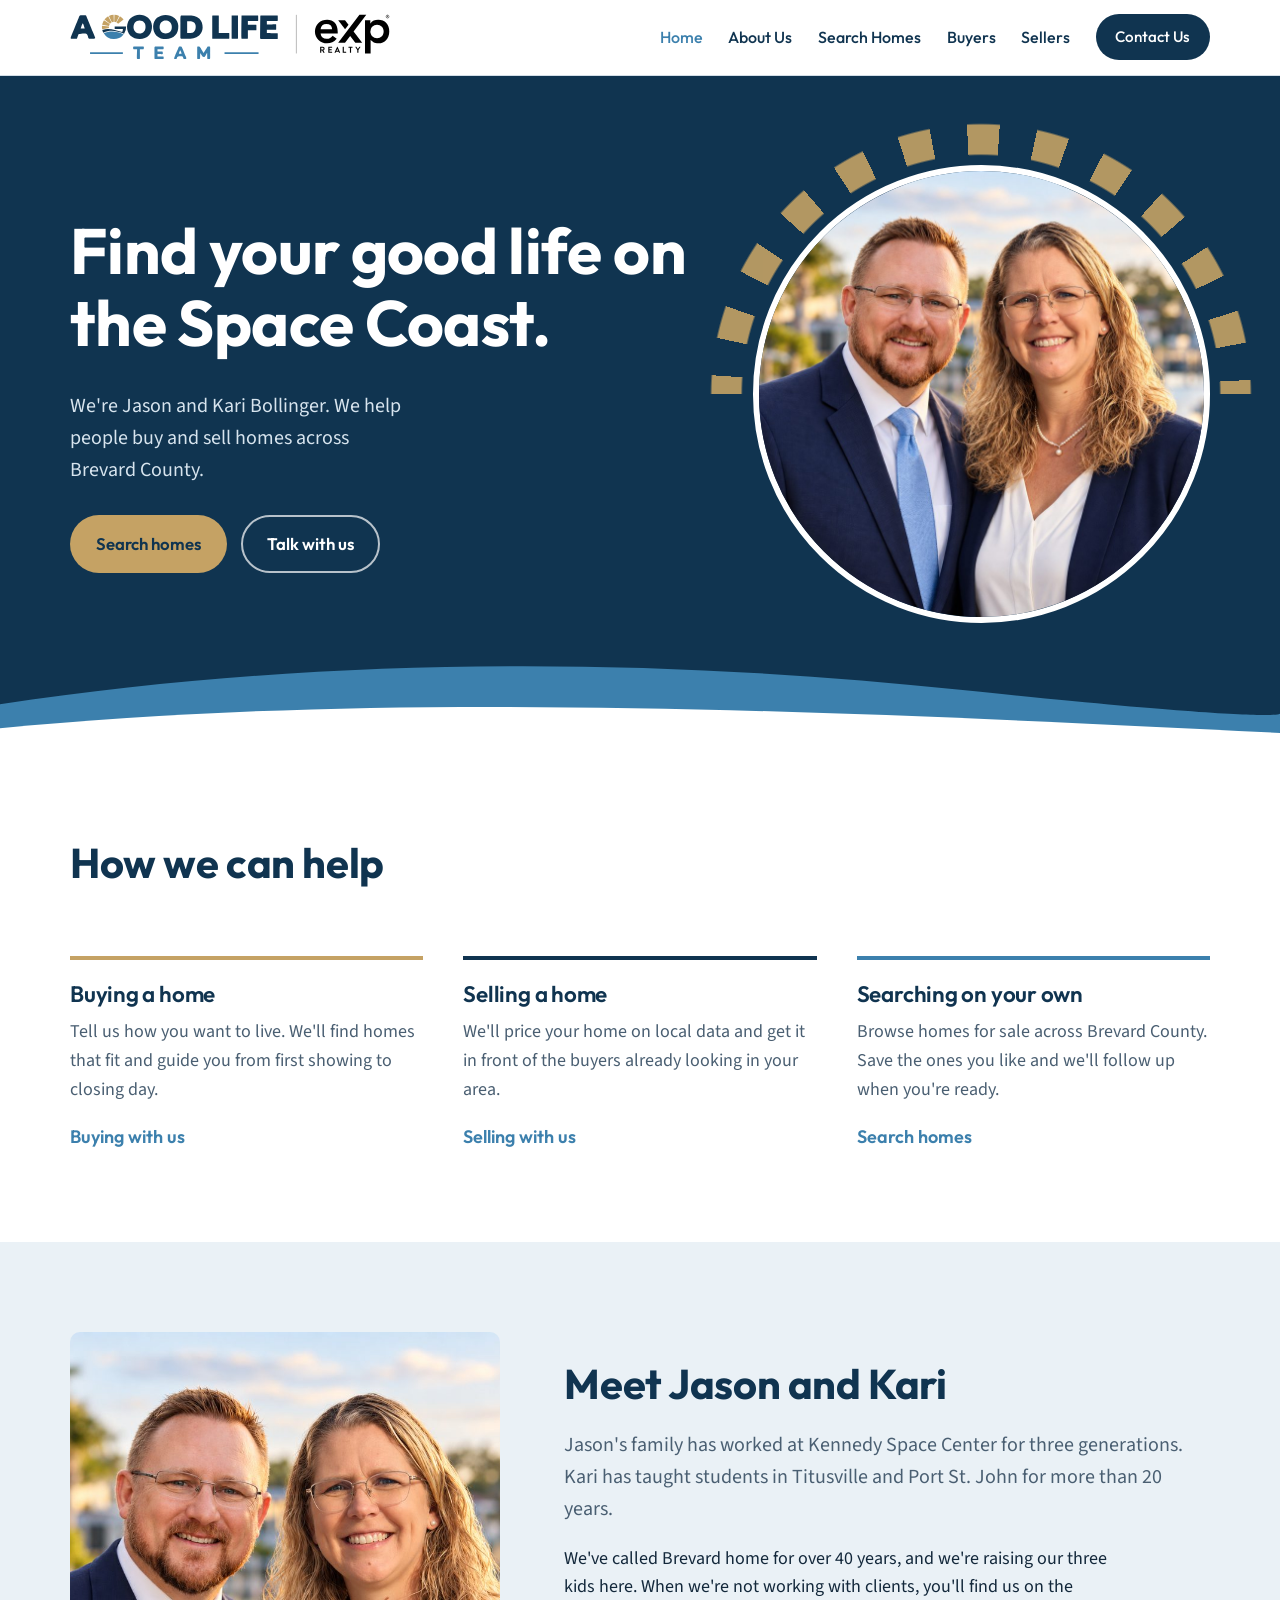
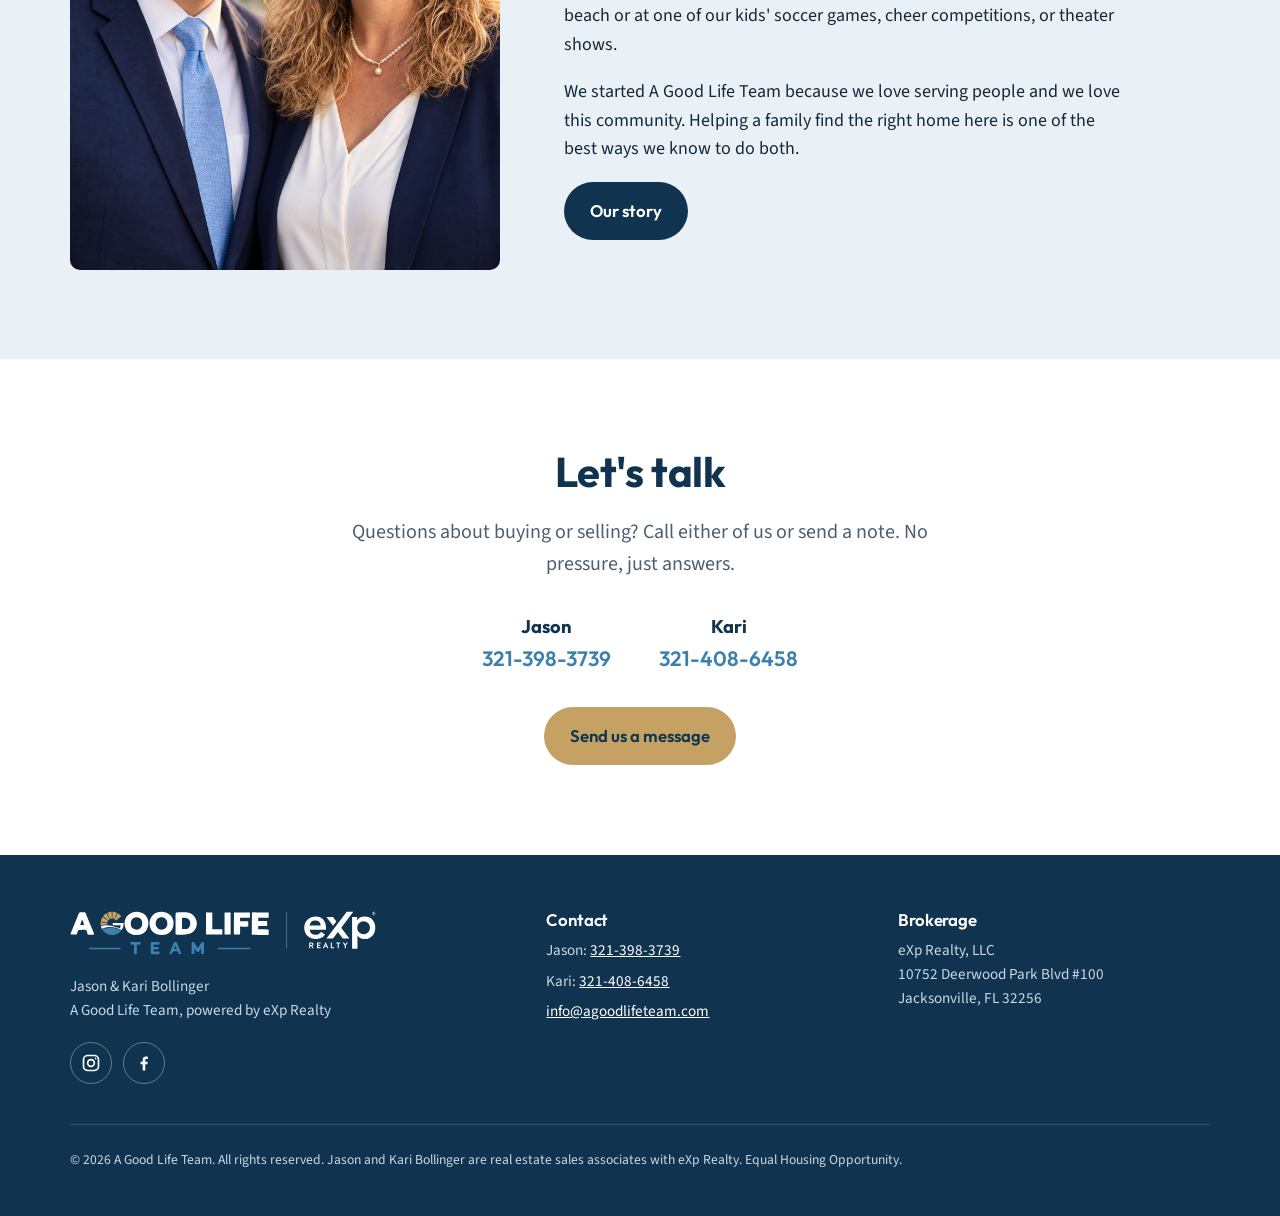
==== index.html @ e9486d0b "First version of the AGL site" ====
<!DOCTYPE html>
<html lang="en">
<head>
  <meta charset="utf-8">
  <meta name="viewport" content="width=device-width, initial-scale=1">
  <title>A Good Life Team | Space Coast Real Estate | eXp Realty</title>
  <meta name="description" content="Jason and Kari Bollinger help people buy and sell homes across Brevard County and Florida's Space Coast. A Good Life Team, powered by eXp Realty.">
  <link rel="icon" href="images/logo.svg">
  <link rel="preconnect" href="https://fonts.googleapis.com">
  <link rel="preconnect" href="https://fonts.gstatic.com" crossorigin>
  <link href="https://fonts.googleapis.com/css2?family=Outfit:wght@500;600;700&family=Source+Sans+3:wght@400;600&display=swap" rel="stylesheet">
  <link rel="stylesheet" href="css/styles.css">
</head>
<body>
  <a class="skip" href="#main">Skip to content</a>

  <header class="site-header">
    <div class="wrap">
      <a class="brand" href="index.html"><img src="images/logo.svg" alt="A Good Life Team, eXp Realty"></a>
      <button class="menu-toggle" aria-expanded="false" aria-controls="nav">Menu</button>
      <nav class="nav" id="nav" aria-label="Main">
        <a href="index.html" aria-current="page">Home</a>
        <a href="about.html">About Us</a>
        <a href="https://jasonbollinger.expportal.com" target="_blank" rel="noopener">Search Homes</a>
        <a href="buyers.html">Buyers</a>
        <a href="sellers.html">Sellers</a>
        <a class="btn btn-navy" href="contact.html">Contact Us</a>
      </nav>
    </div>
  </header>

  <main id="main">
    <section class="hero">
      <div class="wrap">
        <div>
          <h1>Find your good life on the Space Coast.</h1>
          <p>We're Jason and Kari Bollinger. We help people buy and sell homes across Brevard County.</p>
          <div class="actions">
            <a class="btn btn-gold" href="https://jasonbollinger.expportal.com" target="_blank" rel="noopener">Search homes</a>
            <a class="btn btn-ghost" href="contact.html">Talk with us</a>
          </div>
        </div>
        <div class="hero-photo">
          <img src="images/jason-kari.jpg" alt="Jason and Kari Bollinger" width="900" height="900">
        </div>
      </div>
      <svg class="water" viewBox="0 0 1440 120" preserveAspectRatio="none" aria-hidden="true">
        <path d="M0 70 C 360 20, 720 20, 1080 55 S 1440 80, 1440 80 L1440 120 L0 120 Z" fill="#3C80AD"/>
        <path d="M0 95 C 400 60, 800 70, 1440 100 L1440 120 L0 120 Z" fill="#FFFFFF"/>
      </svg>
    </section>

    <section class="help">
      <div class="wrap">
        <div class="help-intro">
          <h2>How we can help</h2>
        </div>
        <div class="help-item">
          <h3>Buying a home</h3>
          <p>Tell us how you want to live. We'll find homes that fit and guide you from first showing to closing day.</p>
          <a href="buyers.html">Buying with us</a>
        </div>
        <div class="help-item">
          <h3>Selling a home</h3>
          <p>We'll price your home on local data and get it in front of the buyers already looking in your area.</p>
          <a href="sellers.html">Selling with us</a>
        </div>
        <div class="help-item">
          <h3>Searching on your own</h3>
          <p>Browse homes for sale across Brevard County. Save the ones you like and we'll follow up when you're ready.</p>
          <a href="https://jasonbollinger.expportal.com" target="_blank" rel="noopener">Search homes</a>
        </div>
      </div>
    </section>

    <section class="meet">
      <div class="wrap">
        <img src="images/jason-kari.jpg" alt="Jason and Kari Bollinger on the water" width="900" height="900" loading="lazy">
        <div>
          <h2>Meet Jason and Kari</h2>
          <p class="lead">Jason's family has worked at Kennedy Space Center for three generations. Kari has taught students in Titusville and Port St. John for more than 20 years.</p>
          <p>We've called Brevard home for over 40 years, and we're raising our three kids here. When we're not working with clients, you'll find us on the beach or at one of our kids' soccer games, cheer competitions, or theater shows.</p>
          <p>We started A Good Life Team because we love serving people and we love this community. Helping a family find the right home here is one of the best ways we know to do both.</p>
          <a class="btn btn-navy" href="about.html">Our story</a>
        </div>
      </div>
    </section>

    <section class="talk">
      <div class="wrap">
        <h2>Let's talk</h2>
        <p class="lead">Questions about buying or selling? Call either of us or send a note. No pressure, just answers.</p>
        <div class="people">
          <div class="person"><strong>Jason</strong><a href="tel:+13213983739">321-398-3739</a></div>
          <div class="person"><strong>Kari</strong><a href="tel:+13214086458">321-408-6458</a></div>
        </div>
        <a class="btn btn-gold" href="contact.html">Send us a message</a>
      </div>
    </section>
  </main>

  <footer class="site-footer">
    <div class="wrap">
      <div class="footer-grid">
        <div>
          <img src="images/logo-white.svg" alt="A Good Life Team, eXp Realty">
          <p>Jason &amp; Kari Bollinger<br>A Good Life Team, powered by eXp Realty</p>
          <div class="social">
            <a href="https://www.instagram.com/agoodlifeteam/" target="_blank" rel="noopener" aria-label="A Good Life Team on Instagram"><svg viewBox="0 0 24 24" fill="none" stroke="currentColor" stroke-width="2" aria-hidden="true"><rect x="3" y="3" width="18" height="18" rx="5"/><circle cx="12" cy="12" r="4"/><circle cx="17.5" cy="6.5" r="1" fill="currentColor" stroke="none"/></svg></a>
            <a href="https://www.facebook.com/agoodlifeteam" target="_blank" rel="noopener" aria-label="A Good Life Team on Facebook"><svg viewBox="0 0 24 24" fill="currentColor" aria-hidden="true"><path d="M13.5 21v-7.5h2.6l.4-3h-3V8.6c0-.9.3-1.5 1.5-1.5h1.6V4.4c-.3 0-1.2-.1-2.3-.1-2.3 0-3.9 1.4-3.9 4v2.2H7.8v3h2.6V21h3.1z"/></svg></a>
          </div>
        </div>
        <div>
          <h3>Contact</h3>
          <ul>
            <li>Jason: <a href="tel:+13213983739">321-398-3739</a></li>
            <li>Kari: <a href="tel:+13214086458">321-408-6458</a></li>
            <li><a href="mailto:info@agoodlifeteam.com">info@agoodlifeteam.com</a></li>
          </ul>
        </div>
        <div>
          <h3>Brokerage</h3>
          <p>eXp Realty, LLC<br>10752 Deerwood Park Blvd #100<br>Jacksonville, FL 32256</p>
        </div>
      </div>
      <div class="legal">
        <p>&copy; <span id="year">2026</span> A Good Life Team. All rights reserved. Jason and Kari Bollinger are real estate sales associates with eXp Realty. Equal Housing Opportunity.</p>
      </div>
    </div>
  </footer>

  <script>
    const t = document.querySelector('.menu-toggle'), n = document.getElementById('nav');
    t.addEventListener('click', () => {
      const open = n.classList.toggle('open');
      t.setAttribute('aria-expanded', open);
    });
    document.getElementById('year').textContent = new Date().getFullYear();
  </script>
</body>
</html>
---- css/styles.css ----
/* A Good Life Team | site styles
   Colors pulled straight from the logo. */
:root {
  --navy: #103450;
  --ocean: #3C80AD;
  --gold: #C5A264;
  --mist: #EAF1F6;
  --ink: #13283B;
  --muted: #4A5F72;
  --white: #FFFFFF;
  --line: #D3DEE7;
  --max: 1140px;
  --radius: 10px;
  --head: "Outfit", "Segoe UI", system-ui, sans-serif;
  --body: "Source Sans 3", "Segoe UI", system-ui, sans-serif;
}

*, *::before, *::after { box-sizing: border-box; }
html { scroll-behavior: smooth; }
@media (prefers-reduced-motion: reduce) { html { scroll-behavior: auto; } }

body {
  margin: 0;
  font-family: var(--body);
  font-size: 1.125rem;
  line-height: 1.6;
  color: var(--ink);
  background: var(--white);
}
img { max-width: 100%; height: auto; display: block; }
a { color: var(--ocean); }
a:focus-visible, button:focus-visible {
  outline: 3px solid var(--gold);
  outline-offset: 3px;
  border-radius: 4px;
}
h1, h2, h3 {
  font-family: var(--head);
  color: var(--navy);
  line-height: 1.12;
  margin: 0 0 .5em;
  letter-spacing: -0.01em;
}
h1 { font-size: clamp(2.4rem, 5.2vw, 4rem); font-weight: 700; }
h2 { font-size: clamp(1.9rem, 3.4vw, 2.6rem); font-weight: 700; }
h3 { font-size: 1.4rem; font-weight: 600; }
p { margin: 0 0 1em; max-width: 62ch; }

.wrap { width: min(var(--max), 100% - 2.5rem); margin-inline: auto; }
.skip { position: absolute; left: -999px; }
.skip:focus { left: 1rem; top: 1rem; background: var(--white); padding: .5rem 1rem; z-index: 10; }

/* Buttons */
.btn {
  display: inline-block;
  font-family: var(--head);
  font-weight: 600;
  font-size: 1.05rem;
  padding: .85rem 1.5rem;
  border-radius: 999px;
  text-decoration: none;
  border: 2px solid transparent;
  transition: background .15s, color .15s;
}
.btn-gold { background: var(--gold); color: var(--navy); }
.btn-gold:hover { background: #D6B67C; }
.btn-ghost { border-color: rgba(255,255,255,.7); color: var(--white); }
.btn-ghost:hover { background: rgba(255,255,255,.12); }
.btn-navy { background: var(--navy); color: var(--white); }
.btn-navy:hover { background: #1B4A70; }

/* Header */
.site-header { background: var(--white); border-bottom: 1px solid var(--line); position: sticky; top: 0; z-index: 5; }
.site-header .wrap { display: flex; align-items: center; justify-content: space-between; gap: 1.5rem; padding: .9rem 0; }
.brand img { height: 46px; width: auto; }
.nav { display: flex; align-items: center; gap: 1.6rem; }
.nav a {
  font-family: var(--head);
  font-weight: 500;
  color: var(--navy);
  text-decoration: none;
  font-size: 1rem;
}
.nav a:hover, .nav a[aria-current="page"] { color: var(--ocean); }
.nav .btn { padding: .55rem 1.1rem; font-size: .95rem; }
.nav a.btn-navy, .nav a.btn-navy:hover, .nav a.btn-navy[aria-current="page"] { color: var(--white); }
.menu-toggle { display: none; }

@media (max-width: 960px) {
  .menu-toggle {
    display: block;
    background: none; border: 2px solid var(--navy); color: var(--navy);
    font-family: var(--head); font-weight: 600; font-size: 1rem;
    border-radius: 8px; padding: .4rem .8rem; cursor: pointer;
  }
  .nav {
    display: none;
    position: absolute; top: 100%; left: 0; right: 0;
    flex-direction: column; align-items: flex-start; gap: 0;
    background: var(--white); border-bottom: 1px solid var(--line);
    padding: .5rem 1.25rem 1.25rem;
  }
  .nav.open { display: flex; }
  .nav a { padding: .7rem 0; width: 100%; border-bottom: 1px solid var(--mist); }
  .nav .btn { margin-top: 1rem; width: auto; border-bottom: 0; padding: .7rem 1.3rem; }
  .brand img { height: 36px; }
}

/* Hero: navy sky, sunrise gold, water at the bottom, like the G in the logo */
.hero {
  position: relative;
  background: var(--navy);
  color: var(--white);
  overflow: hidden;
  padding: clamp(3rem, 7vw, 6rem) 0 clamp(6rem, 10vw, 8rem);
}
.hero .wrap {
  display: grid;
  grid-template-columns: 1.15fr .85fr;
  gap: clamp(2rem, 5vw, 4.5rem);
  align-items: center;
  position: relative;
  z-index: 1;
}
.hero h1 { color: var(--white); }
.hero p { font-size: 1.25rem; color: #D7E4EE; max-width: 34ch; }
.hero .actions { display: flex; flex-wrap: wrap; gap: .9rem; margin-top: 1.8rem; }
.hero-photo { position: relative; }
.hero-photo::before {
  /* the sunrise: gold rays behind the photo, borrowed from the logo mark */
  content: "";
  position: absolute;
  inset: -13%;
  background: repeating-conic-gradient(from -93deg at 50% 50%, var(--gold) 0deg 7deg, transparent 7deg 15deg);
  -webkit-mask: radial-gradient(circle, transparent 58.5%, #000 59%, #000 66%, transparent 66.5%);
          mask: radial-gradient(circle, transparent 58.5%, #000 59%, #000 66%, transparent 66.5%);
  clip-path: inset(0 0 50% 0);
  opacity: .9;
}
.hero-photo img {
  position: relative;
  border-radius: 50%;
  aspect-ratio: 1;
  object-fit: cover;
  width: 100%;
  border: 6px solid var(--white);
}
.water {
  position: absolute; left: 0; right: 0; bottom: -1px;
  width: 100%; height: clamp(60px, 9vw, 120px);
}

@media (max-width: 820px) {
  .hero .wrap { grid-template-columns: 1fr; }
  .hero-photo { max-width: 320px; margin: 1.5rem auto 0; order: -1; }
}

/* Sections */
section { padding: clamp(3.5rem, 7vw, 6rem) 0; }
.lead { font-size: 1.25rem; color: var(--muted); }

.help .wrap { display: grid; grid-template-columns: repeat(3, 1fr); gap: 2.5rem; }
.help-item { border-top: 4px solid var(--ocean); padding-top: 1.4rem; }
.help-item:nth-child(2) { border-color: var(--gold); }
.help-item:nth-child(3) { border-color: var(--navy); }
.help-item p { color: var(--muted); }
.help-item a { font-family: var(--head); font-weight: 600; text-decoration: none; }
.help-item a:hover { text-decoration: underline; }
.help-intro { grid-column: 1 / -1; margin-bottom: .5rem; }
@media (max-width: 820px) { .help .wrap { grid-template-columns: 1fr; gap: 2rem; } }

.meet { background: var(--mist); }
.meet .wrap { display: grid; grid-template-columns: .8fr 1.2fr; gap: clamp(2rem, 5vw, 4.5rem); align-items: center; }
.meet img { border-radius: var(--radius); aspect-ratio: 4 / 5; object-fit: cover; object-position: 50% 20%; width: 100%; }
@media (max-width: 820px) { .meet .wrap { grid-template-columns: 1fr; } }

.talk { text-align: center; }
.talk p { margin-inline: auto; }
.people { display: flex; justify-content: center; flex-wrap: wrap; gap: 1rem 3rem; margin: 2rem 0; }
.person { font-family: var(--head); }
.person strong { display: block; color: var(--navy); font-size: 1.15rem; }
.person a { font-size: 1.3rem; font-weight: 600; text-decoration: none; }

/* Placeholder marker, delete before launch */
.todo { background: #FFF3C4; outline: 1px dashed #C9A227; padding: 0 .25em; }

/* Footer */
.site-footer { background: var(--navy); color: #C9D8E4; font-size: .95rem; padding: 3.5rem 0 2rem; }
.site-footer a { color: var(--white); }
.footer-grid { display: grid; grid-template-columns: 1.4fr 1fr 1fr; gap: 2.5rem; }
.footer-grid img { height: 44px; width: auto; margin-bottom: 1.2rem; }
.footer-grid h3 { color: var(--white); font-size: 1.05rem; }
.footer-grid ul { list-style: none; margin: 0; padding: 0; }
.footer-grid li { margin-bottom: .4rem; }
.legal { border-top: 1px solid rgba(255,255,255,.15); margin-top: 2.5rem; padding-top: 1.5rem; font-size: .85rem; }
.legal p { max-width: none; }
@media (max-width: 820px) { .footer-grid { grid-template-columns: 1fr; } }

/* Inner page header */
.page-head { background: var(--navy); color: var(--white); padding: clamp(2.5rem, 6vw, 4.5rem) 0 clamp(4rem, 8vw, 6rem); position: relative; overflow: hidden; }
.page-head h1 { color: var(--white); font-size: clamp(2.2rem, 4.5vw, 3.2rem); }
.page-head p { color: #D7E4EE; font-size: 1.2rem; margin: 0; }

/* Contact */
.contact .wrap { display: grid; grid-template-columns: 1.3fr .7fr; gap: clamp(2rem, 5vw, 4.5rem); align-items: start; }
@media (max-width: 860px) { .contact .wrap { grid-template-columns: 1fr; } }
.form { display: grid; gap: 1.2rem; }
.form .row { display: grid; grid-template-columns: 1fr 1fr; gap: 1.2rem; }
@media (max-width: 560px) { .form .row { grid-template-columns: 1fr; } }
.form label { display: block; font-family: var(--head); font-weight: 600; color: var(--navy); margin-bottom: .35rem; font-size: 1rem; }
.form .opt { font-weight: 400; color: var(--muted); }
.form input, .form select, .form textarea {
  width: 100%; font: inherit; color: var(--ink);
  padding: .75rem .9rem; border: 1.5px solid #B9C9D6; border-radius: 8px; background: var(--white);
}
.form input:focus, .form select:focus, .form textarea:focus { outline: 3px solid var(--gold); outline-offset: 1px; border-color: var(--navy); }
.form textarea { min-height: 150px; resize: vertical; }
.form fieldset { border: 0; padding: 0; margin: 0; }
.form legend { font-family: var(--head); font-weight: 600; color: var(--navy); margin-bottom: .5rem; font-size: 1rem; }
.choices { display: flex; flex-wrap: wrap; gap: .6rem; }
.choices label { display: inline-flex; align-items: center; gap: .45rem; margin: 0; font-family: var(--body); font-weight: 400; color: var(--ink);
  border: 1.5px solid #B9C9D6; border-radius: 999px; padding: .45rem 1rem; cursor: pointer; }
.choices input { width: auto; accent-color: var(--navy); }
.choices label:has(input:checked) { border-color: var(--navy); background: var(--mist); }
.form .check { font-family: var(--body); font-weight: 400; color: var(--ink); }
.check { display: flex; gap: .6rem; align-items: flex-start; font-size: 1rem; }
.check input { width: auto; margin-top: .3rem; accent-color: var(--navy); }
.form .note { font-size: .95rem; color: var(--muted); margin: 0; }
.form button { justify-self: start; cursor: pointer; }
.hidden { display: none; }

.reach { background: var(--mist); border-radius: var(--radius); padding: 2rem; border-top: 4px solid var(--gold); }
.reach h2 { font-size: 1.5rem; }
.reach .person { margin-bottom: 1.2rem; }
.reach p { font-size: 1rem; color: var(--muted); }

/* About */
.story .wrap { display: grid; grid-template-columns: .8fr 1.2fr; gap: clamp(2rem, 5vw, 4.5rem); align-items: center; }
.story img { border-radius: var(--radius); aspect-ratio: 4 / 5; object-fit: cover; object-position: 50% 20%; width: 100%; }
@media (max-width: 820px) { .story .wrap { grid-template-columns: 1fr; } }
.areas { background: var(--mist); }
.area-list { list-style: none; padding: 0; margin: 1.5rem 0 0; display: flex; flex-wrap: wrap; gap: .7rem; }
.area-list li { font-family: var(--head); font-weight: 500; color: var(--navy); background: var(--white); border: 1.5px solid var(--line); border-radius: 999px; padding: .5rem 1.15rem; }
.closer { text-align: center; }
.closer blockquote { margin: 0 auto 2rem; max-width: 26ch; font-family: var(--head); font-weight: 600; font-size: clamp(1.7rem, 3.4vw, 2.5rem); line-height: 1.2; color: var(--navy); }
.closer blockquote span { color: var(--ocean); }
.closer .rule { width: 72px; height: 4px; background: var(--gold); margin: 0 auto 1.8rem; border-radius: 2px; }
.closer .actions { display: flex; justify-content: center; flex-wrap: wrap; gap: .9rem; }
.btn-outline { border-color: var(--navy); color: var(--navy); }
.btn-outline:hover { background: var(--mist); }

/* Process steps */
.steps { list-style: none; counter-reset: s; padding: 0; margin: 2rem 0 0; display: grid; gap: 0; }
.steps li { counter-increment: s; display: grid; grid-template-columns: 3.2rem 1fr; gap: 1.2rem; padding: 1.5rem 0; border-top: 1px solid var(--line); }
.steps li:last-child { border-bottom: 1px solid var(--line); }
.steps li::before {
  content: counter(s);
  width: 3.2rem; height: 3.2rem; border-radius: 50%;
  display: grid; place-items: center;
  font-family: var(--head); font-weight: 700; font-size: 1.3rem;
  background: var(--navy); color: var(--white);
}
.steps li:nth-child(even)::before { background: var(--ocean); }
.steps h3 { margin: .45rem 0 .3rem; }
.steps p { margin: 0; color: var(--muted); }
.callout { background: var(--mist); border-left: 4px solid var(--gold); border-radius: 0 var(--radius) var(--radius) 0; padding: 1.5rem 1.8rem; margin-top: 2.5rem; }
.callout h3 { font-size: 1.2rem; }
.callout p { margin: 0; }

/* Social links */
.social { display: flex; gap: .7rem; margin-top: 1.2rem; }
.social a {
  width: 42px; height: 42px; border-radius: 50%;
  display: grid; place-items: center;
  border: 1.5px solid rgba(255,255,255,.35); color: var(--white);
  transition: background .15s, border-color .15s;
}
.social a:hover { background: var(--gold); border-color: var(--gold); color: var(--navy); }
.social svg { width: 20px; height: 20px; }
.reach .social a { border-color: var(--navy); color: var(--navy); }
.reach .social a:hover { background: var(--navy); color: var(--white); }
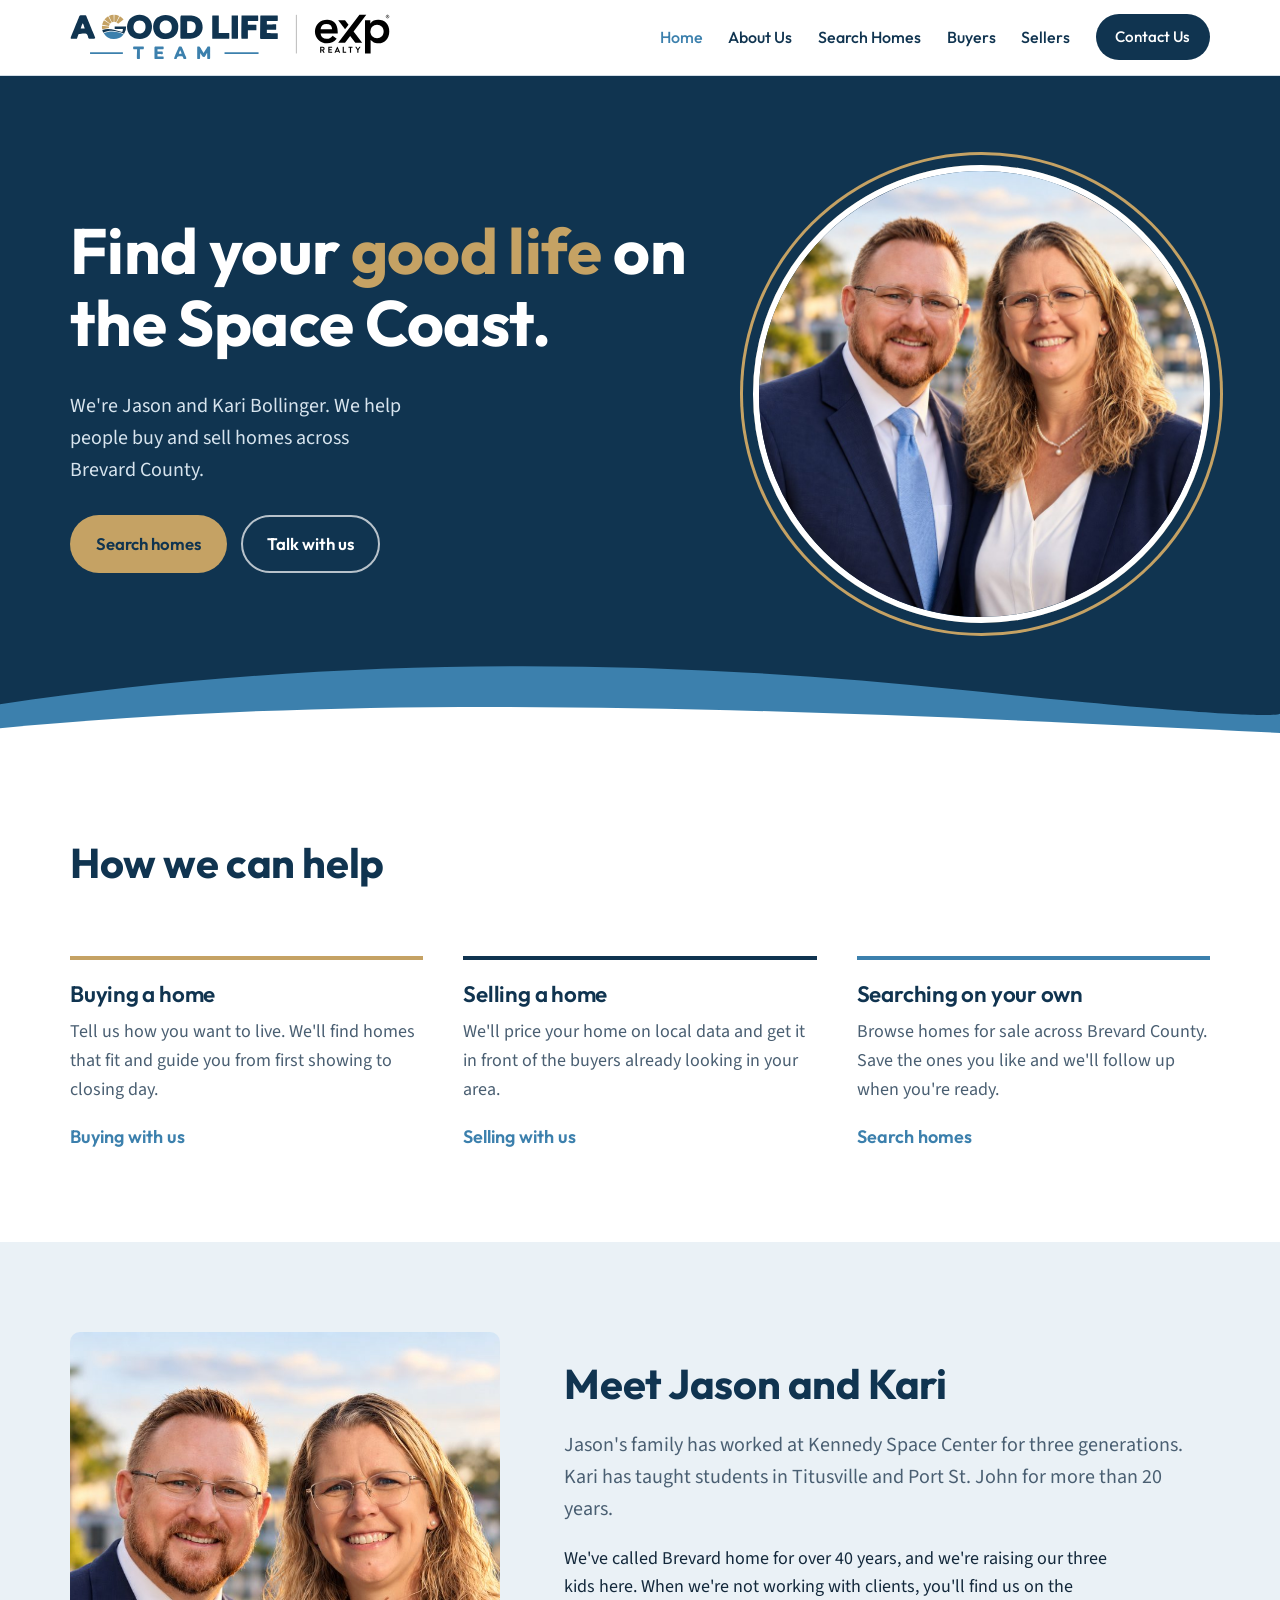
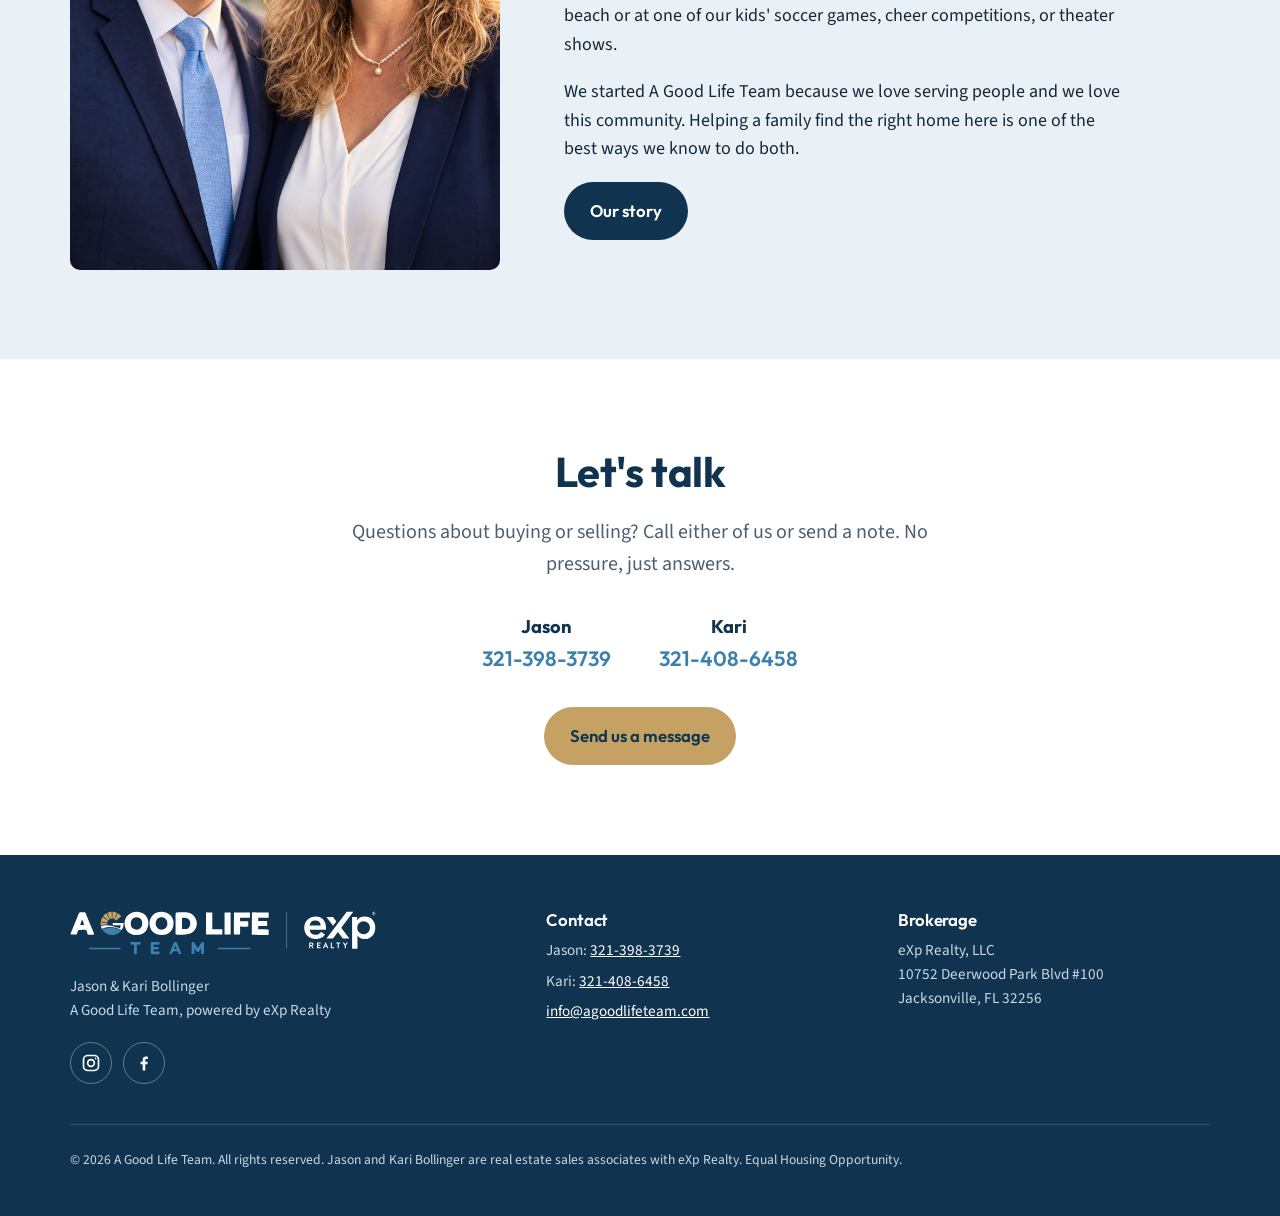
==== commit b4384eed: "Make "good life" gold in homepage headline" ====
--- a/index.html
+++ b/index.html
@@ -33,7 +33,7 @@
     <section class="hero">
       <div class="wrap">
         <div>
-          <h1>Find your good life on the Space Coast.</h1>
+          <h1>Find your <em>good life</em> on the Space Coast.</h1>
           <p>We're Jason and Kari Bollinger. We help people buy and sell homes across Brevard County.</p>
           <div class="actions">
             <a class="btn btn-gold" href="https://jasonbollinger.expportal.com" target="_blank" rel="noopener">Search homes</a>
--- a/css/styles.css
+++ b/css/styles.css
@@ -126,17 +126,7 @@
 .hero p { font-size: 1.25rem; color: #D7E4EE; max-width: 34ch; }
 .hero .actions { display: flex; flex-wrap: wrap; gap: .9rem; margin-top: 1.8rem; }
 .hero-photo { position: relative; }
-.hero-photo::before {
-  /* the sunrise: gold rays behind the photo, borrowed from the logo mark */
-  content: "";
-  position: absolute;
-  inset: -13%;
-  background: repeating-conic-gradient(from -93deg at 50% 50%, var(--gold) 0deg 7deg, transparent 7deg 15deg);
-  -webkit-mask: radial-gradient(circle, transparent 58.5%, #000 59%, #000 66%, transparent 66.5%);
-          mask: radial-gradient(circle, transparent 58.5%, #000 59%, #000 66%, transparent 66.5%);
-  clip-path: inset(0 0 50% 0);
-  opacity: .9;
-}
+.hero h1 em { font-style: normal; color: var(--gold); }
 .hero-photo img {
   position: relative;
   border-radius: 50%;
@@ -144,6 +134,8 @@
   object-fit: cover;
   width: 100%;
   border: 6px solid var(--white);
+  /* navy gap, then a thin gold ring */
+  box-shadow: 0 0 0 10px var(--navy), 0 0 0 13px var(--gold);
 }
 .water {
   position: absolute; left: 0; right: 0; bottom: -1px;
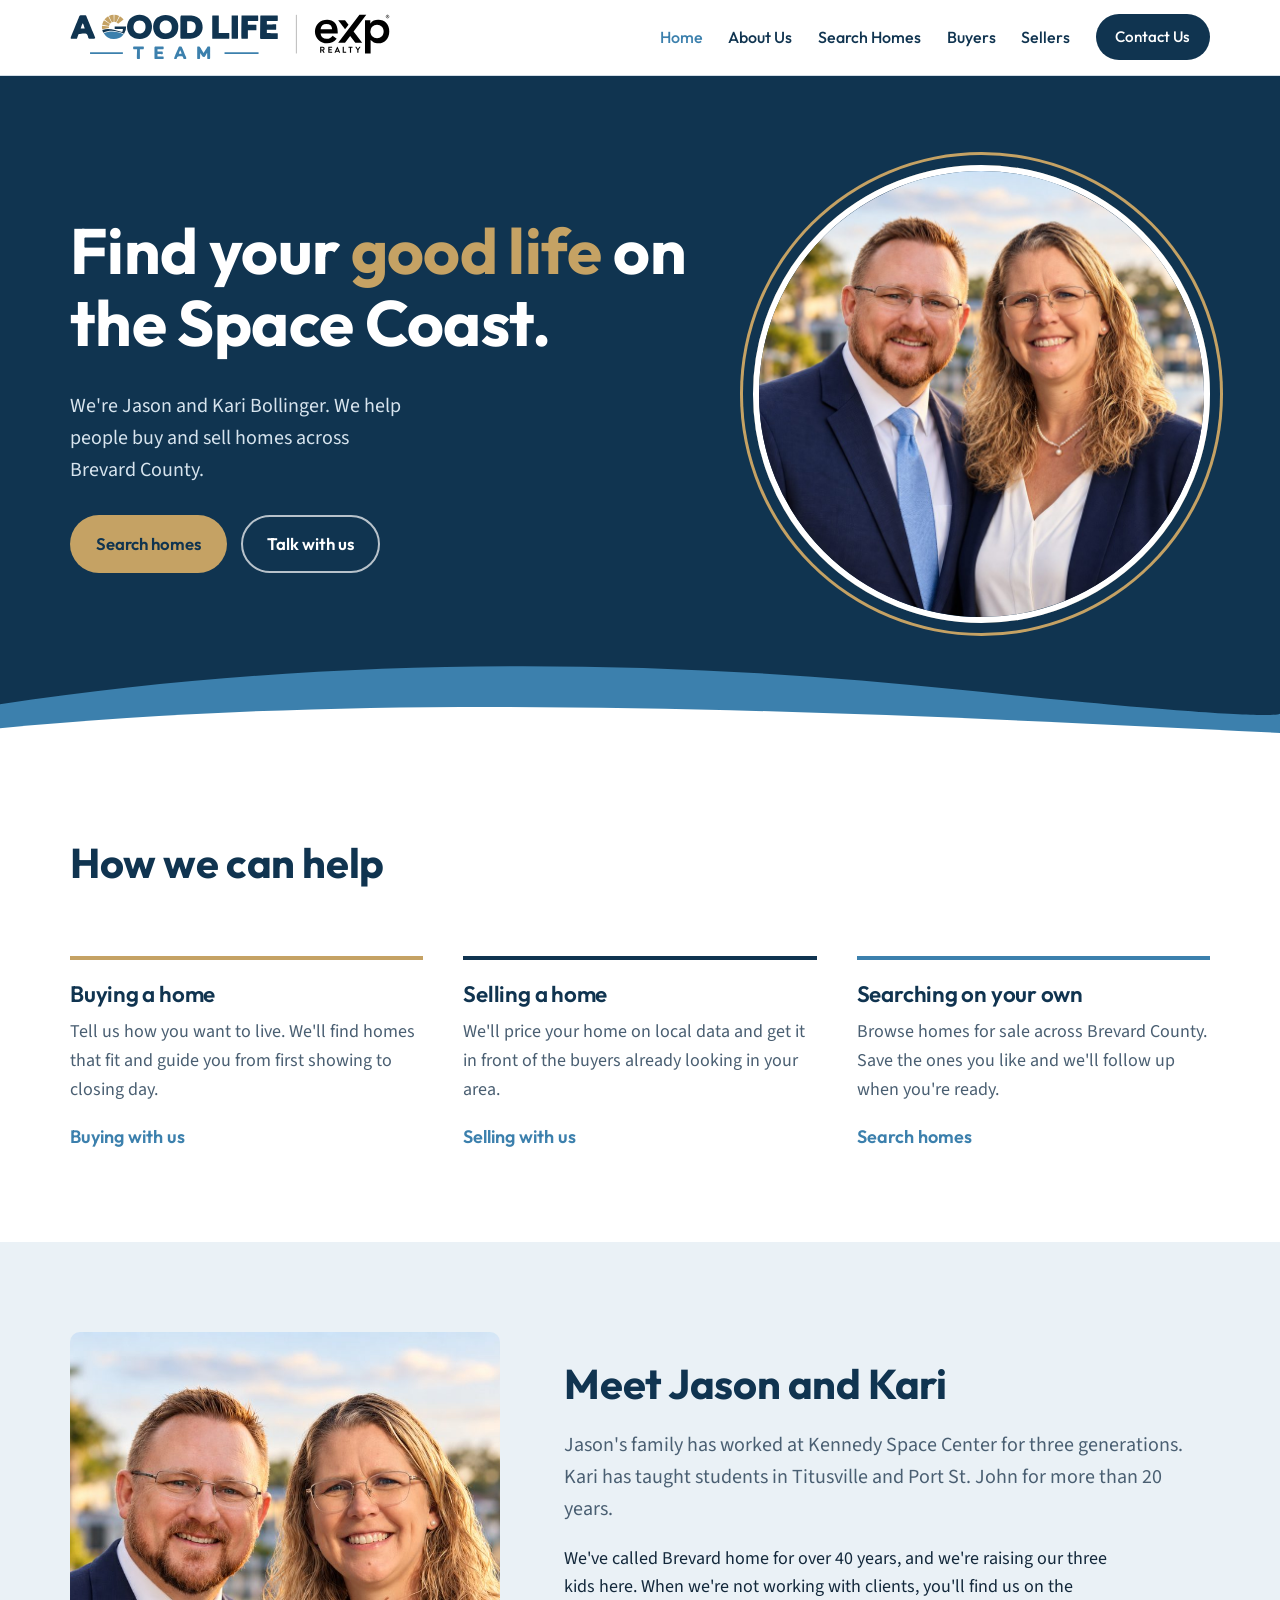
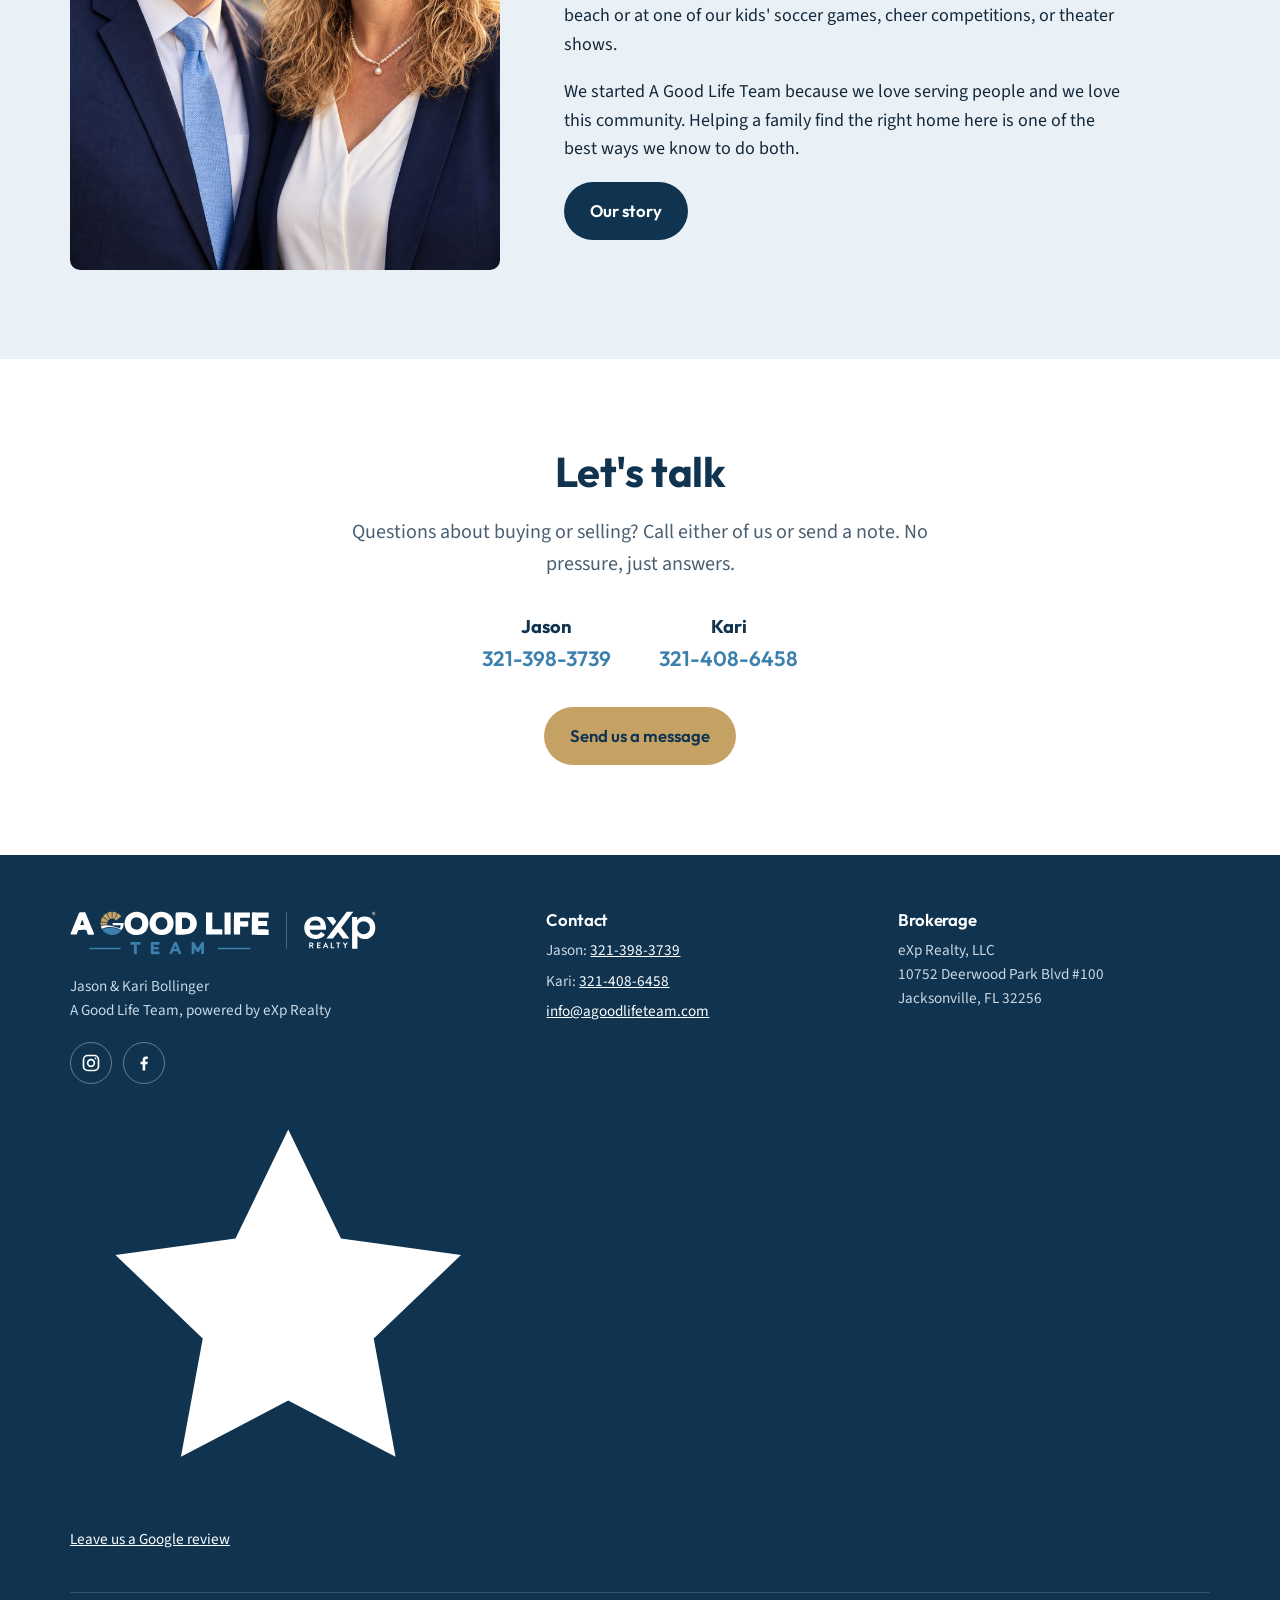
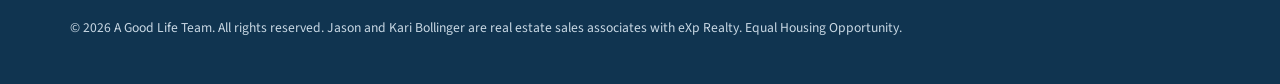
==== commit fff486ff: "Add Google review link to footer" ====
--- a/index.html
+++ b/index.html
@@ -1,6 +1,14 @@
 <!DOCTYPE html>
 <html lang="en">
 <head>
+  <!-- Google tag (gtag.js) -->
+  <script async src="https://www.googletagmanager.com/gtag/js?id=G-NNYSGWHN13"></script>
+  <script>
+    window.dataLayer = window.dataLayer || [];
+    function gtag(){dataLayer.push(arguments);}
+    gtag('js', new Date());
+    gtag('config', 'G-NNYSGWHN13');
+  </script>
   <meta charset="utf-8">
   <meta name="viewport" content="width=device-width, initial-scale=1">
   <title>A Good Life Team | Space Coast Real Estate | eXp Realty</title>
@@ -21,7 +29,7 @@
       <nav class="nav" id="nav" aria-label="Main">
         <a href="index.html" aria-current="page">Home</a>
         <a href="about.html">About Us</a>
-        <a href="https://jasonbollinger.expportal.com" target="_blank" rel="noopener">Search Homes</a>
+        <a href="search.html">Search Homes</a>
         <a href="buyers.html">Buyers</a>
         <a href="sellers.html">Sellers</a>
         <a class="btn btn-navy" href="contact.html">Contact Us</a>
@@ -36,7 +44,7 @@
           <h1>Find your <em>good life</em> on the Space Coast.</h1>
           <p>We're Jason and Kari Bollinger. We help people buy and sell homes across Brevard County.</p>
           <div class="actions">
-            <a class="btn btn-gold" href="https://jasonbollinger.expportal.com" target="_blank" rel="noopener">Search homes</a>
+            <a class="btn btn-gold" href="search.html">Search homes</a>
             <a class="btn btn-ghost" href="contact.html">Talk with us</a>
           </div>
         </div>
@@ -68,7 +76,7 @@
         <div class="help-item">
           <h3>Searching on your own</h3>
           <p>Browse homes for sale across Brevard County. Save the ones you like and we'll follow up when you're ready.</p>
-          <a href="https://jasonbollinger.expportal.com" target="_blank" rel="noopener">Search homes</a>
+          <a href="search.html">Search homes</a>
         </div>
       </div>
     </section>
@@ -109,6 +117,7 @@
             <a href="https://www.instagram.com/agoodlifeteam/" target="_blank" rel="noopener" aria-label="A Good Life Team on Instagram"><svg viewBox="0 0 24 24" fill="none" stroke="currentColor" stroke-width="2" aria-hidden="true"><rect x="3" y="3" width="18" height="18" rx="5"/><circle cx="12" cy="12" r="4"/><circle cx="17.5" cy="6.5" r="1" fill="currentColor" stroke="none"/></svg></a>
             <a href="https://www.facebook.com/agoodlifeteam" target="_blank" rel="noopener" aria-label="A Good Life Team on Facebook"><svg viewBox="0 0 24 24" fill="currentColor" aria-hidden="true"><path d="M13.5 21v-7.5h2.6l.4-3h-3V8.6c0-.9.3-1.5 1.5-1.5h1.6V4.4c-.3 0-1.2-.1-2.3-.1-2.3 0-3.9 1.4-3.9 4v2.2H7.8v3h2.6V21h3.1z"/></svg></a>
           </div>
+          <a class="review-link" href="https://g.page/r/CcZwB6-S0Ux2ECE/review" target="_blank" rel="noopener"><svg viewBox="0 0 24 24" fill="currentColor" aria-hidden="true"><path d="M12 2.5l2.9 6 6.6.9-4.8 4.6 1.2 6.5L12 17.4l-5.9 3.1 1.2-6.5L2.5 9.4l6.6-.9z"/></svg> Leave us a Google review</a>
         </div>
         <div>
           <h3>Contact</h3>
--- a/css/styles.css
+++ b/css/styles.css
@@ -271,3 +271,25 @@
 .social svg { width: 20px; height: 20px; }
 .reach .social a { border-color: var(--navy); color: var(--navy); }
 .reach .social a:hover { background: var(--navy); color: var(--white); }
+
+/* Search Homes page */
+.search-main { display: grid; grid-template-columns: 1.1fr .9fr; gap: clamp(2rem, 5vw, 4rem); align-items: start; }
+@media (max-width: 860px) { .search-main { grid-template-columns: 1fr; } }
+.search-card { background: var(--navy); color: #D7E4EE; border-radius: var(--radius); padding: clamp(1.8rem, 4vw, 2.6rem); border-top: 5px solid var(--gold); }
+.search-card h2 { color: var(--white); }
+.search-card p { color: #D7E4EE; }
+.search-card .btn { font-size: 1.15rem; padding: 1rem 1.8rem; margin-top: .5rem; }
+.search-card small { display: block; margin-top: 1rem; font-size: .9rem; color: #A9BED0; }
+.cities { display: grid; grid-template-columns: repeat(2, 1fr); gap: .8rem; margin-top: 1.2rem; }
+.cities a {
+  display: flex; align-items: center; justify-content: space-between;
+  font-family: var(--head); font-weight: 600; color: var(--navy); text-decoration: none;
+  background: var(--white); border: 1.5px solid var(--line); border-left: 4px solid var(--ocean);
+  border-radius: 8px; padding: .9rem 1.1rem; transition: border-color .15s, background .15s;
+}
+.cities a:nth-child(even) { border-left-color: var(--gold); }
+.cities a:hover { background: var(--mist); border-color: var(--navy); }
+.cities a span { color: var(--ocean); font-size: 1.2rem; }
+@media (max-width: 420px) { .cities { grid-template-columns: 1fr; } }
+.tips { margin-top: 2.5rem; display: grid; grid-template-columns: repeat(2, 1fr); gap: 2rem; }
+@media (max-width: 700px) { .tips { grid-template-columns: 1fr; } }
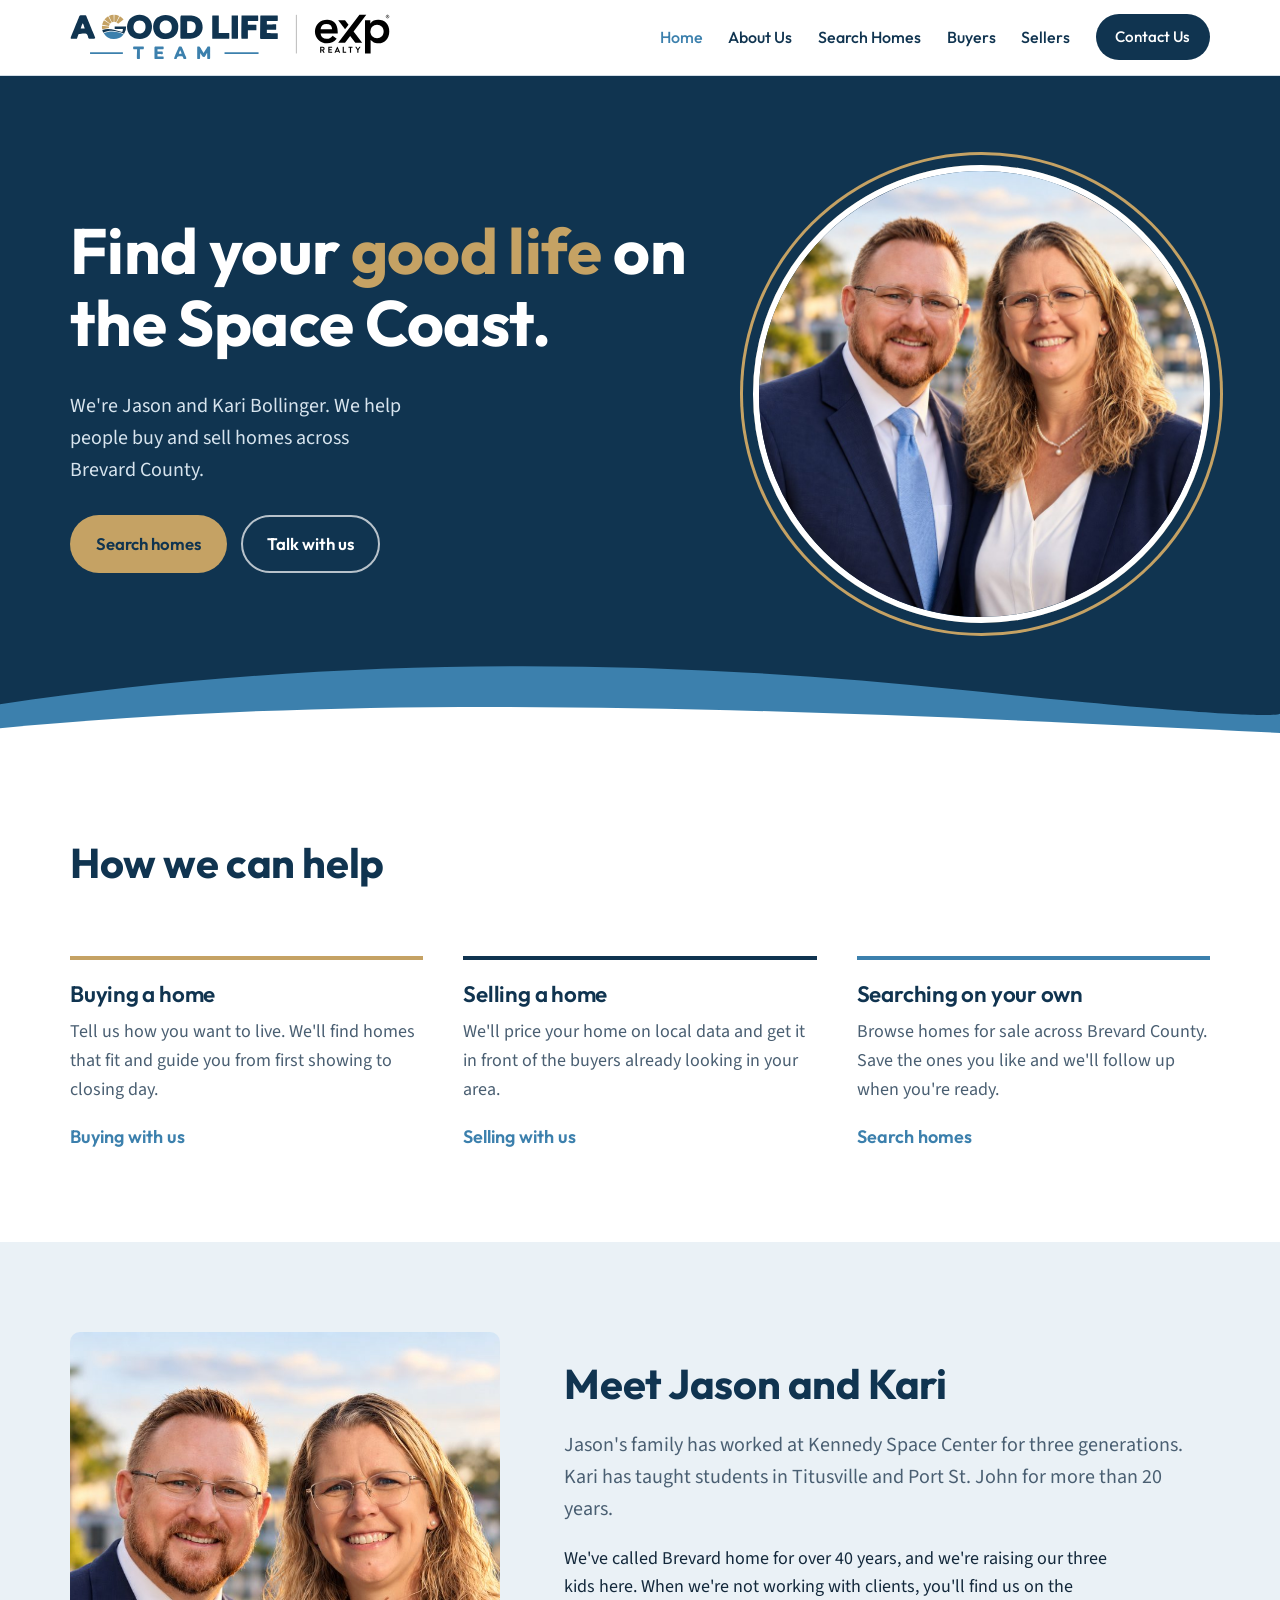
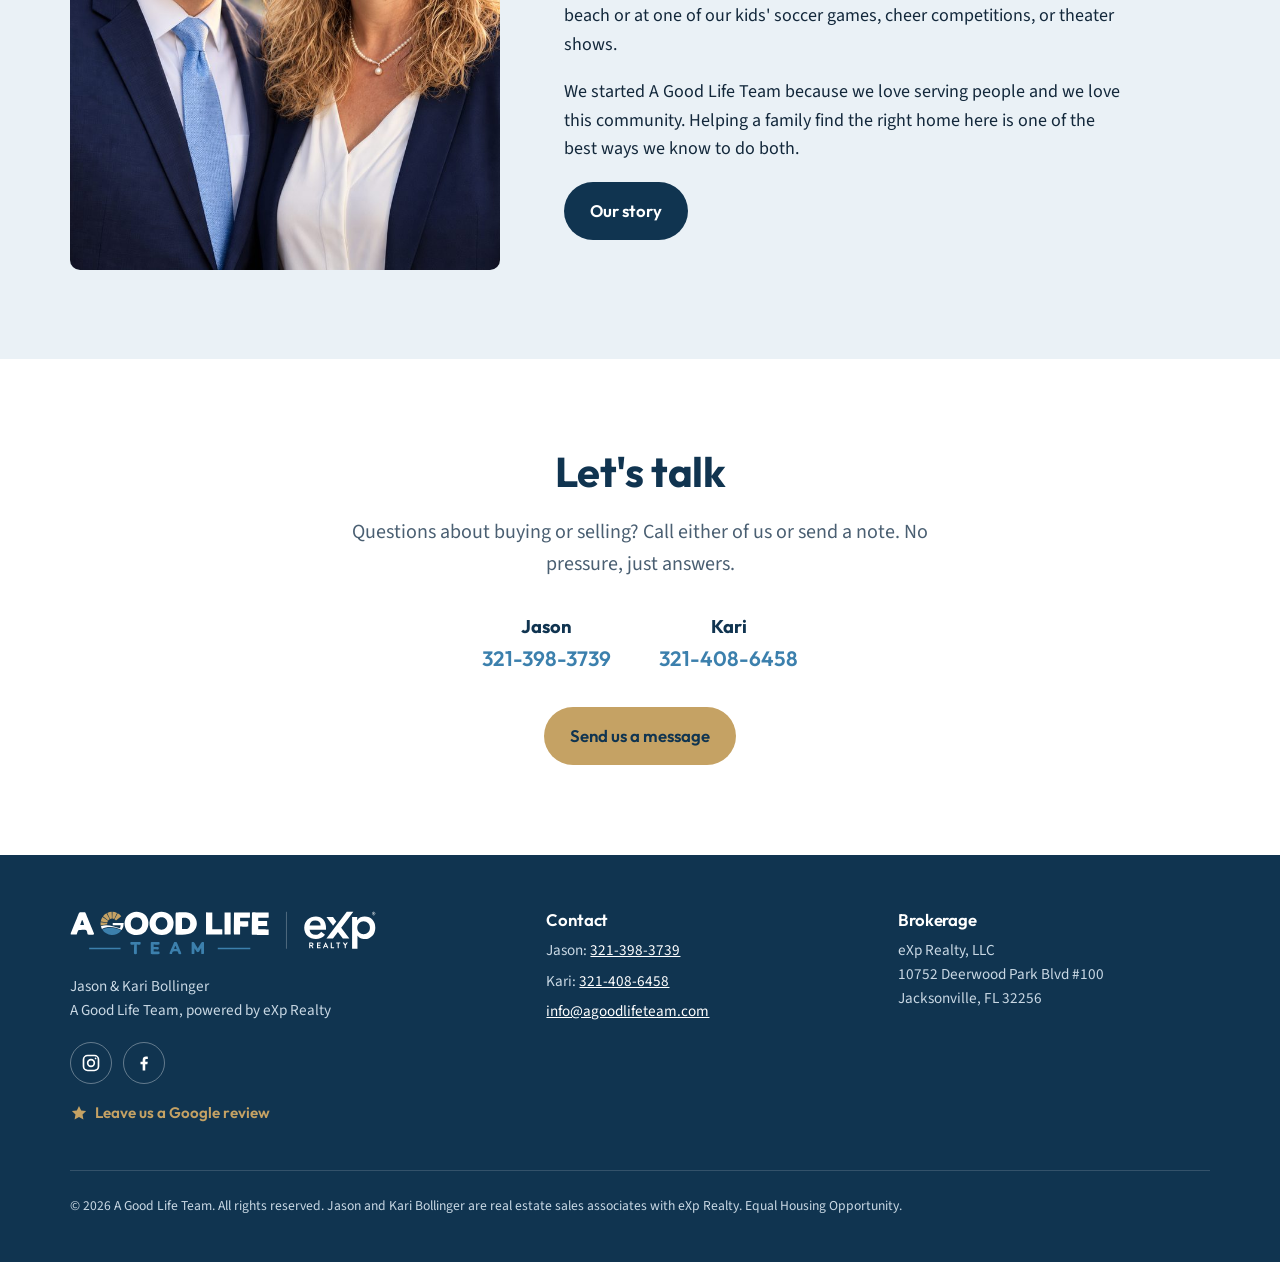
==== commit 649d80cd: "Add link preview titles and image" ====
--- a/index.html
+++ b/index.html
@@ -13,6 +13,15 @@
   <meta name="viewport" content="width=device-width, initial-scale=1">
   <title>A Good Life Team | Space Coast Real Estate | eXp Realty</title>
   <meta name="description" content="Jason and Kari Bollinger help people buy and sell homes across Brevard County and Florida's Space Coast. A Good Life Team, powered by eXp Realty.">
+  <meta property="og:type" content="website">
+  <meta property="og:site_name" content="A Good Life Team">
+  <meta property="og:title" content="A Good Life Team | eXp Realty">
+  <meta property="og:description" content="Jason and Kari Bollinger help people buy and sell homes across Brevard County and Florida's Space Coast. A Good Life Team, powered by eXp Realty.">
+  <meta property="og:url" content="https://agoodlifeteam.com/">
+  <meta property="og:image" content="https://agoodlifeteam.com/images/share.jpg">
+  <meta property="og:image:width" content="1200">
+  <meta property="og:image:height" content="630">
+  <meta name="twitter:card" content="summary_large_image">
   <link rel="icon" href="images/logo.svg">
   <link rel="preconnect" href="https://fonts.googleapis.com">
   <link rel="preconnect" href="https://fonts.gstatic.com" crossorigin>
--- a/css/styles.css
+++ b/css/styles.css
@@ -293,3 +293,8 @@
 @media (max-width: 420px) { .cities { grid-template-columns: 1fr; } }
 .tips { margin-top: 2.5rem; display: grid; grid-template-columns: repeat(2, 1fr); gap: 2rem; }
 @media (max-width: 700px) { .tips { grid-template-columns: 1fr; } }
+
+/* Footer review link */
+.review-link { display: inline-flex; align-items: center; gap: .45rem; margin-top: 1.1rem; font-family: var(--head); font-weight: 600; color: var(--gold) !important; text-decoration: none; }
+.review-link:hover { text-decoration: underline; }
+.review-link svg { width: 18px; height: 18px; }
